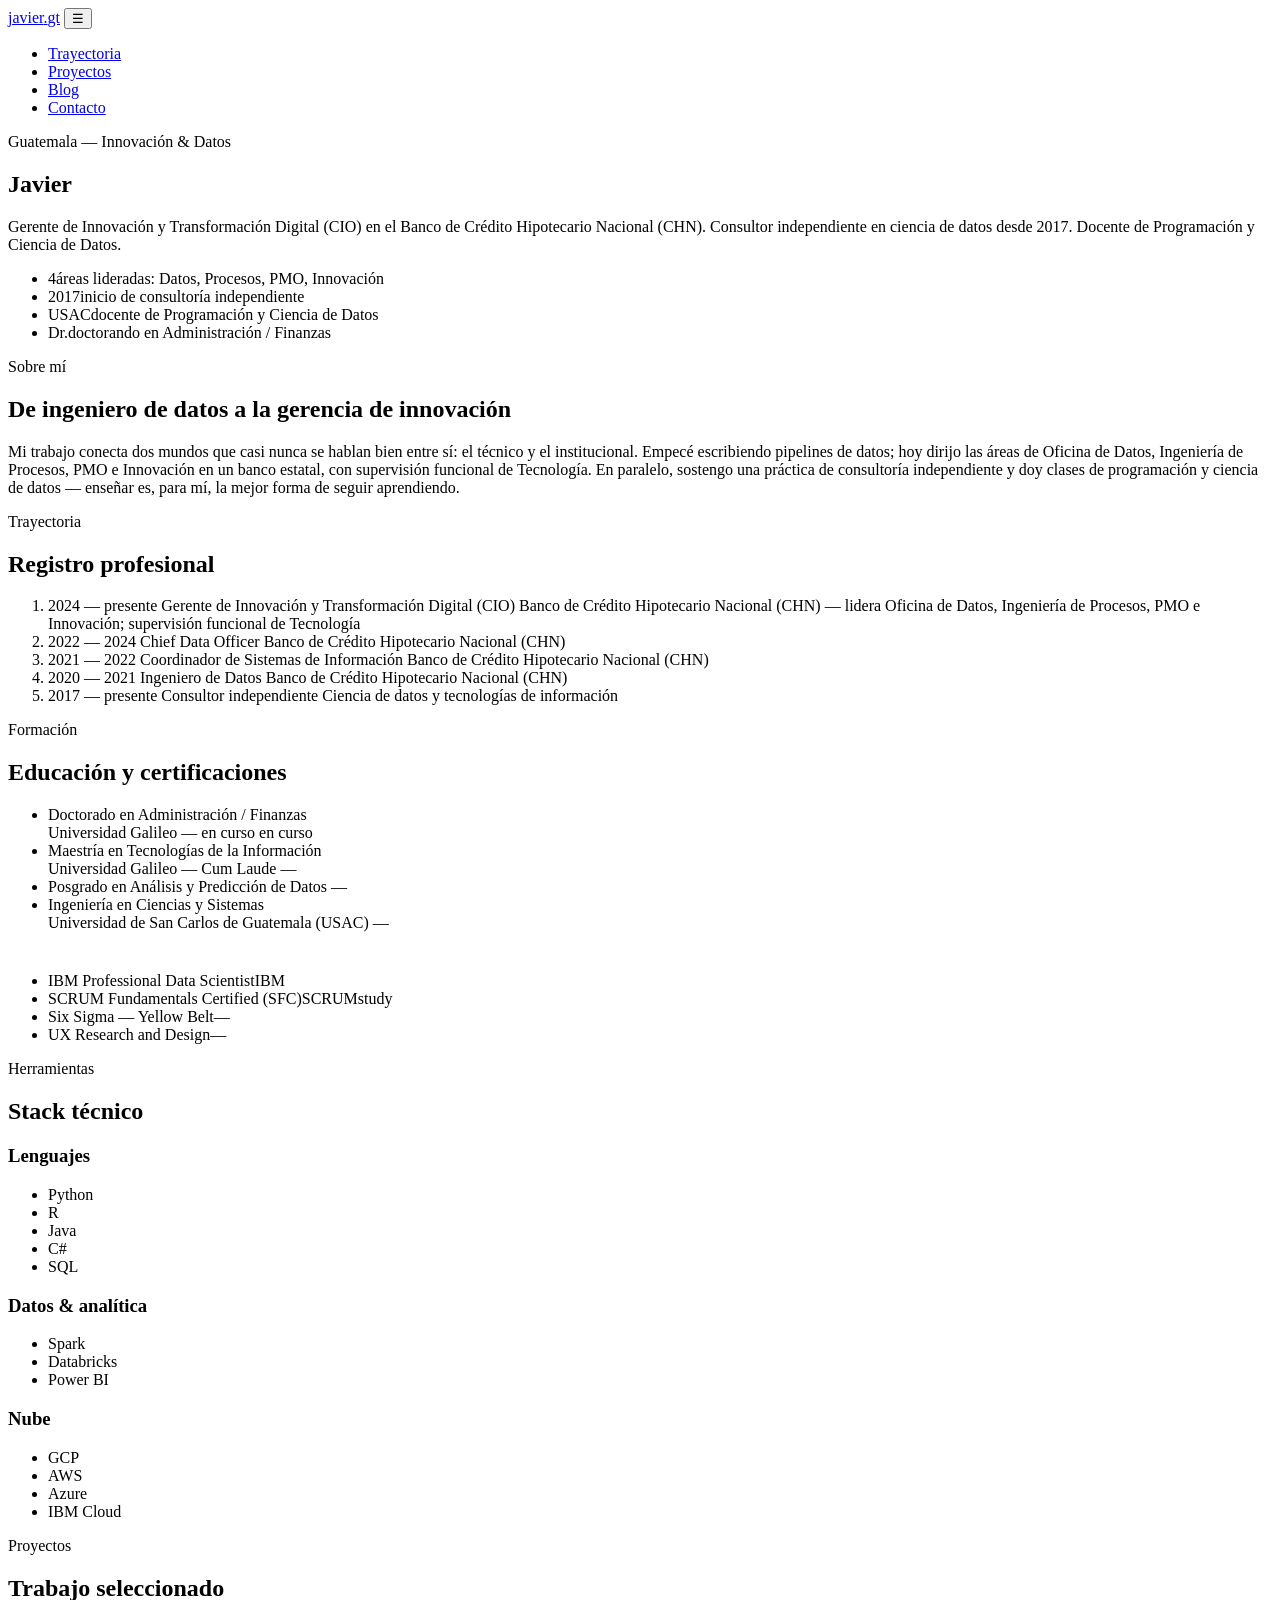
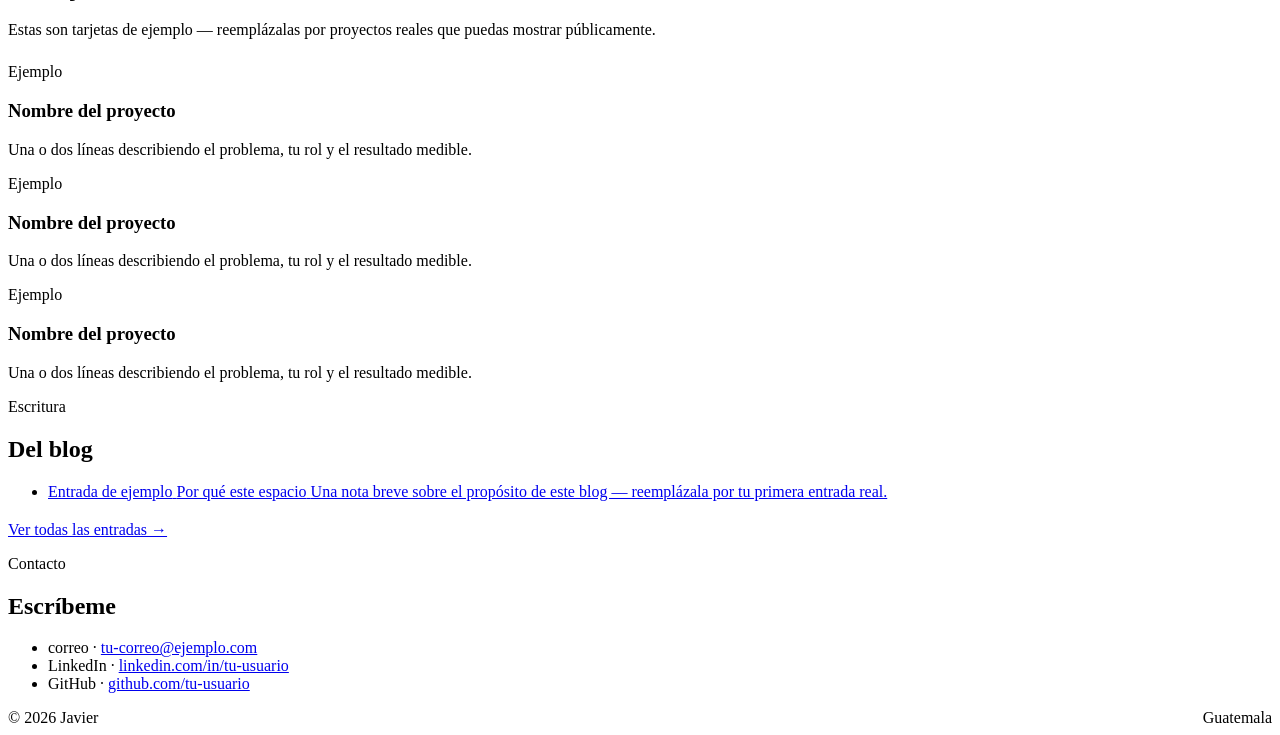
==== index.html @ 9baf0d12 "Commit inicial" ====
<!DOCTYPE html>
<html lang="es">
<head>
<meta charset="UTF-8">
<meta name="viewport" content="width=device-width, initial-scale=1.0">
<title>Javier — Innovación, Datos y Transformación Digital</title>
<meta name="description" content="Página personal de Javier: gestión de innovación y datos en banca, consultoría, docencia y escritura.">
<link rel="stylesheet" href="css/style.css">
</head>
<body>

<!--
  ============================================================
  EDITA AQUÍ (lo esencial antes de publicar):
  1. Reemplaza "Javier" por tu nombre completo donde aparezca.
  2. Sección "Contacto" al final: agrega tu correo, LinkedIn, GitHub reales.
  3. Sección "Proyectos": son tarjetas de ejemplo — cámbialas por proyectos reales que puedas mostrar públicamente.
  4. Ajusta <title> y meta "description" arriba con tu nombre.
  ============================================================
-->

<header class="site-header">
  <div class="container">
    <a href="#top" class="brand">javier<span class="dot">.</span>gt</a>
    <button class="nav-toggle" id="navToggle" aria-expanded="false" aria-controls="navLinks">☰</button>
    <ul class="nav-links" id="navLinks">
      <li><a href="#trayectoria">Trayectoria</a></li>
      <li><a href="#proyectos">Proyectos</a></li>
      <li><a href="blog/">Blog</a></li>
      <li><a href="#contacto">Contacto</a></li>
    </ul>
  </div>
</header>

<main id="top">

  <section class="hero" style="border-top:none;">
    <div class="container">
      <span class="eyebrow">Guatemala — Innovación &amp; Datos</span>
      <h1>Javier</h1>
      <p class="role">Gerente de Innovación y Transformación Digital (CIO) en el Banco de Crédito Hipotecario Nacional (CHN). Consultor independiente en ciencia de datos desde 2017. Docente de Programación y Ciencia de Datos.</p>

      <div class="ledger-strip">
        <ul>
          <li><span class="num">4</span><span class="label">áreas lideradas: Datos, Procesos, PMO, Innovación</span></li>
          <li><span class="num">2017</span><span class="label">inicio de consultoría independiente</span></li>
          <li><span class="num">USAC</span><span class="label">docente de Programación y Ciencia de Datos</span></li>
          <li><span class="num">Dr.</span><span class="label">doctorando en Administración / Finanzas</span></li>
        </ul>
      </div>
    </div>
  </section>

  <section id="sobre-mi">
    <div class="container">
      <span class="eyebrow">Sobre mí</span>
      <h2>De ingeniero de datos a la gerencia de innovación</h2>
      <p class="lede">
        Mi trabajo conecta dos mundos que casi nunca se hablan bien entre sí: el técnico y el institucional.
        Empecé escribiendo pipelines de datos; hoy dirijo las áreas de Oficina de Datos, Ingeniería de Procesos,
        PMO e Innovación en un banco estatal, con supervisión funcional de Tecnología. En paralelo, sostengo
        una práctica de consultoría independiente y doy clases de programación y ciencia de datos — enseñar
        es, para mí, la mejor forma de seguir aprendiendo.
      </p>
    </div>
  </section>

  <section id="trayectoria">
    <div class="container">
      <span class="eyebrow">Trayectoria</span>
      <h2>Registro profesional</h2>
      <ol class="timeline">
        <li>
          <span class="years">2024 — presente</span>
          <span class="role">Gerente de Innovación y Transformación Digital (CIO)</span>
          <span class="org">Banco de Crédito Hipotecario Nacional (CHN) — lidera Oficina de Datos, Ingeniería de Procesos, PMO e Innovación; supervisión funcional de Tecnología</span>
        </li>
        <li>
          <span class="years">2022 — 2024</span>
          <span class="role">Chief Data Officer</span>
          <span class="org">Banco de Crédito Hipotecario Nacional (CHN)</span>
        </li>
        <li>
          <span class="years">2021 — 2022</span>
          <span class="role">Coordinador de Sistemas de Información</span>
          <span class="org">Banco de Crédito Hipotecario Nacional (CHN)</span>
        </li>
        <li>
          <span class="years">2020 — 2021</span>
          <span class="role">Ingeniero de Datos</span>
          <span class="org">Banco de Crédito Hipotecario Nacional (CHN)</span>
        </li>
        <li>
          <span class="years">2017 — presente</span>
          <span class="role">Consultor independiente</span>
          <span class="org">Ciencia de datos y tecnologías de información</span>
        </li>
      </ol>
    </div>
  </section>

  <section id="formacion">
    <div class="container">
      <span class="eyebrow">Formación</span>
      <h2>Educación y certificaciones</h2>

      <ul class="record-list">
        <li>
          <span>
            <span class="what">Doctorado en Administración / Finanzas</span><br>
            <span class="where">Universidad Galileo — en curso</span>
          </span>
          <span class="when">en curso</span>
        </li>
        <li>
          <span>
            <span class="what">Maestría en Tecnologías de la Información</span><br>
            <span class="where">Universidad Galileo — Cum Laude</span>
          </span>
          <span class="when">—</span>
        </li>
        <li>
          <span>
            <span class="what">Posgrado en Análisis y Predicción de Datos</span>
          </span>
          <span class="when">—</span>
        </li>
        <li>
          <span>
            <span class="what">Ingeniería en Ciencias y Sistemas</span><br>
            <span class="where">Universidad de San Carlos de Guatemala (USAC)</span>
          </span>
          <span class="when">—</span>
        </li>
      </ul>

      <div style="height:8px;"></div>

      <ul class="record-list">
        <li><span class="what">IBM Professional Data Scientist</span><span class="when">IBM</span></li>
        <li><span class="what">SCRUM Fundamentals Certified (SFC)</span><span class="when">SCRUMstudy</span></li>
        <li><span class="what">Six Sigma — Yellow Belt</span><span class="when">—</span></li>
        <li><span class="what">UX Research and Design</span><span class="when">—</span></li>
      </ul>
    </div>
  </section>

  <section id="tecnologia">
    <div class="container">
      <span class="eyebrow">Herramientas</span>
      <h2>Stack técnico</h2>

      <div class="chip-group">
        <h3>Lenguajes</h3>
        <ul class="chips">
          <li>Python</li><li>R</li><li>Java</li><li>C#</li><li>SQL</li>
        </ul>
      </div>

      <div class="chip-group">
        <h3>Datos &amp; analítica</h3>
        <ul class="chips">
          <li>Spark</li><li>Databricks</li><li>Power BI</li>
        </ul>
      </div>

      <div class="chip-group">
        <h3>Nube</h3>
        <ul class="chips">
          <li>GCP</li><li>AWS</li><li>Azure</li><li>IBM Cloud</li>
        </ul>
      </div>
    </div>
  </section>

  <section id="proyectos">
    <div class="container">
      <span class="eyebrow">Proyectos</span>
      <h2>Trabajo seleccionado</h2>
      <p class="lede" style="margin-bottom:24px;">Estas son tarjetas de ejemplo — reemplázalas por proyectos reales que puedas mostrar públicamente.</p>

      <div class="project-grid">
        <div class="project-card">
          <span class="eyebrow">Ejemplo</span>
          <h3>Nombre del proyecto</h3>
          <p>Una o dos líneas describiendo el problema, tu rol y el resultado medible.</p>
        </div>
        <div class="project-card">
          <span class="eyebrow">Ejemplo</span>
          <h3>Nombre del proyecto</h3>
          <p>Una o dos líneas describiendo el problema, tu rol y el resultado medible.</p>
        </div>
        <div class="project-card">
          <span class="eyebrow">Ejemplo</span>
          <h3>Nombre del proyecto</h3>
          <p>Una o dos líneas describiendo el problema, tu rol y el resultado medible.</p>
        </div>
      </div>
    </div>
  </section>

  <section id="blog-preview">
    <div class="container">
      <span class="eyebrow">Escritura</span>
      <h2>Del blog</h2>
      <ul class="post-index">
        <li>
          <a href="blog/primer-post.html">
            <span class="post-date">Entrada de ejemplo</span>
            <span class="post-title">Por qué este espacio</span>
            <span class="post-excerpt">Una nota breve sobre el propósito de este blog — reemplázala por tu primera entrada real.</span>
          </a>
        </li>
      </ul>
      <p style="margin-top:20px;"><a href="blog/">Ver todas las entradas →</a></p>
    </div>
  </section>

  <section id="contacto">
    <div class="container">
      <span class="eyebrow">Contacto</span>
      <h2>Escríbeme</h2>
      <ul class="contact-list">
        <li>correo · <a href="mailto:tu-correo@ejemplo.com">tu-correo@ejemplo.com</a></li>
        <li>LinkedIn · <a href="https://linkedin.com/in/tu-usuario">linkedin.com/in/tu-usuario</a></li>
        <li>GitHub · <a href="https://github.com/tu-usuario">github.com/tu-usuario</a></li>
      </ul>
    </div>
  </section>

</main>

<footer class="site-footer">
  <div class="container" style="display:flex; justify-content:space-between; width:100%; flex-wrap:wrap; gap:8px;">
    <span>© <span id="year"></span> Javier</span>
    <span>Guatemala</span>
  </div>
</footer>

<script>
  document.getElementById('year').textContent = new Date().getFullYear();
  var toggle = document.getElementById('navToggle');
  var links = document.getElementById('navLinks');
  toggle.addEventListener('click', function () {
    var open = links.classList.toggle('open');
    toggle.setAttribute('aria-expanded', open);
  });
</script>

</body>
</html>
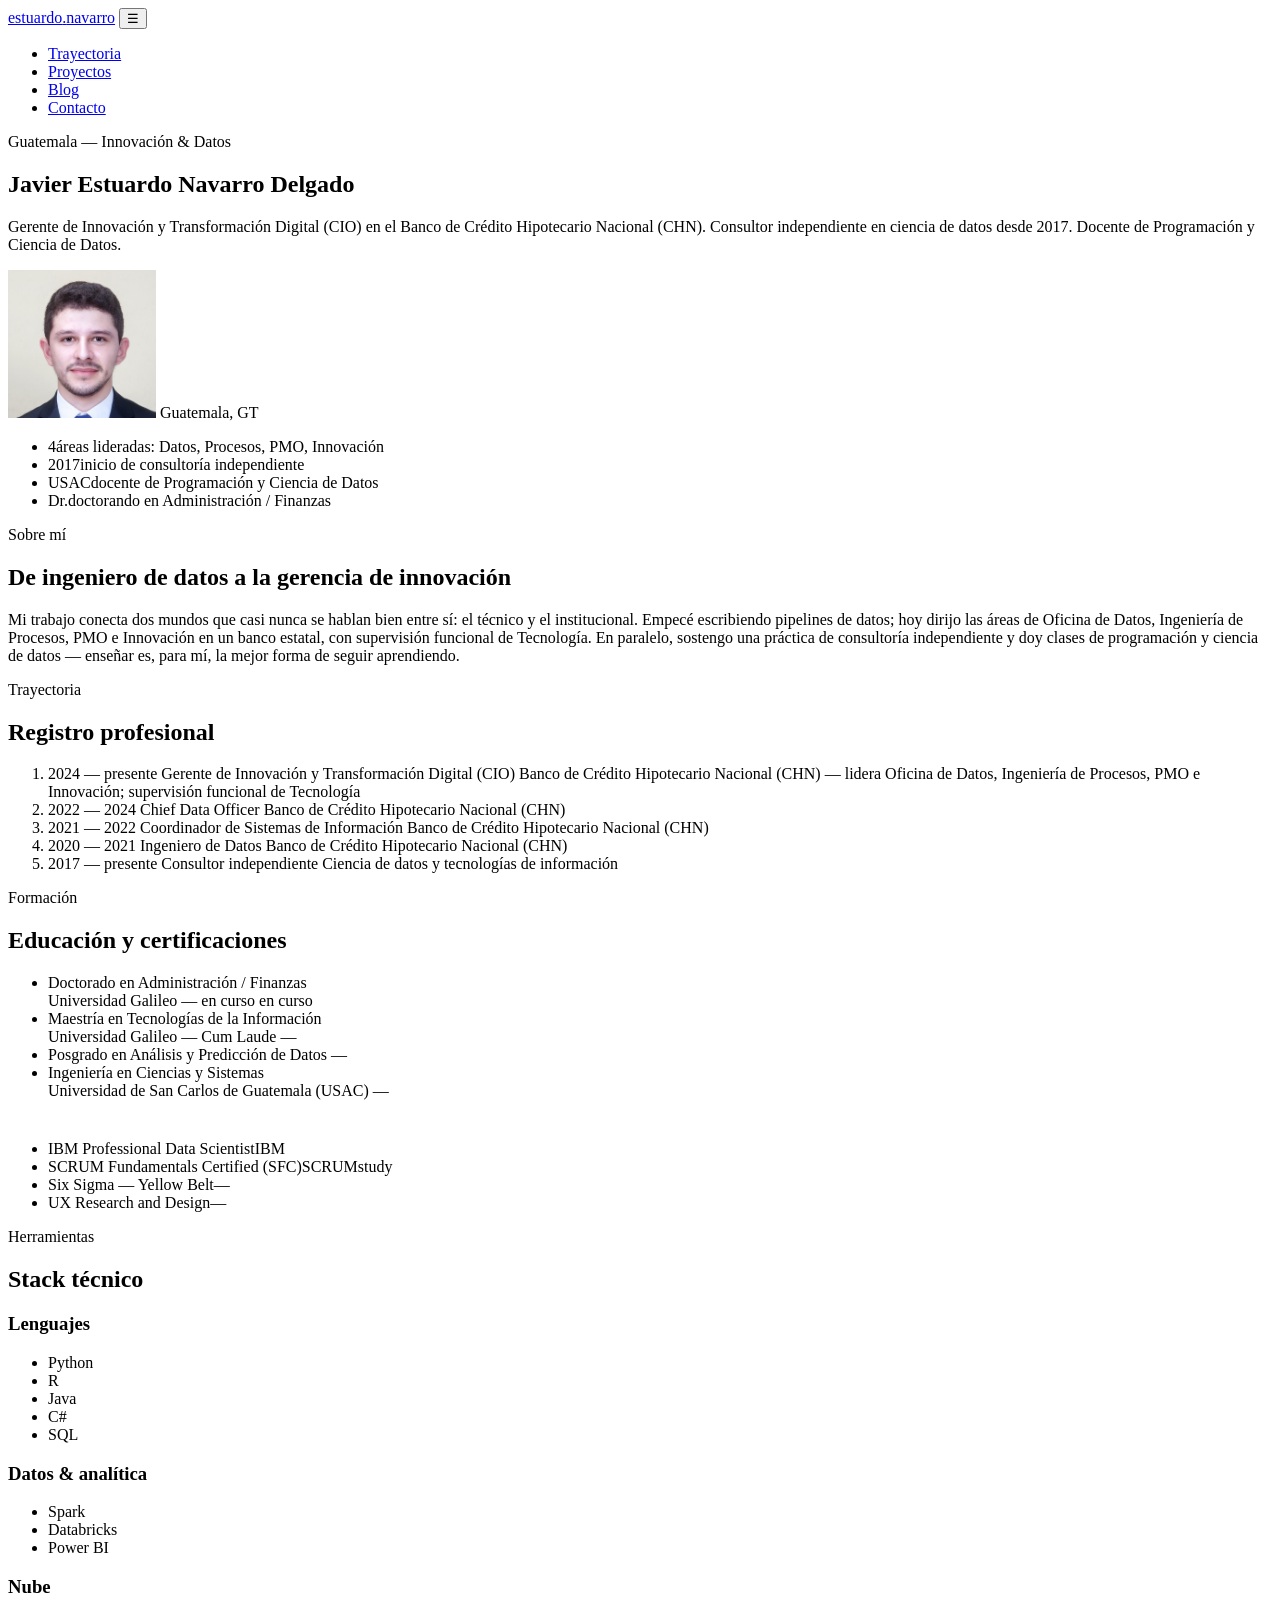
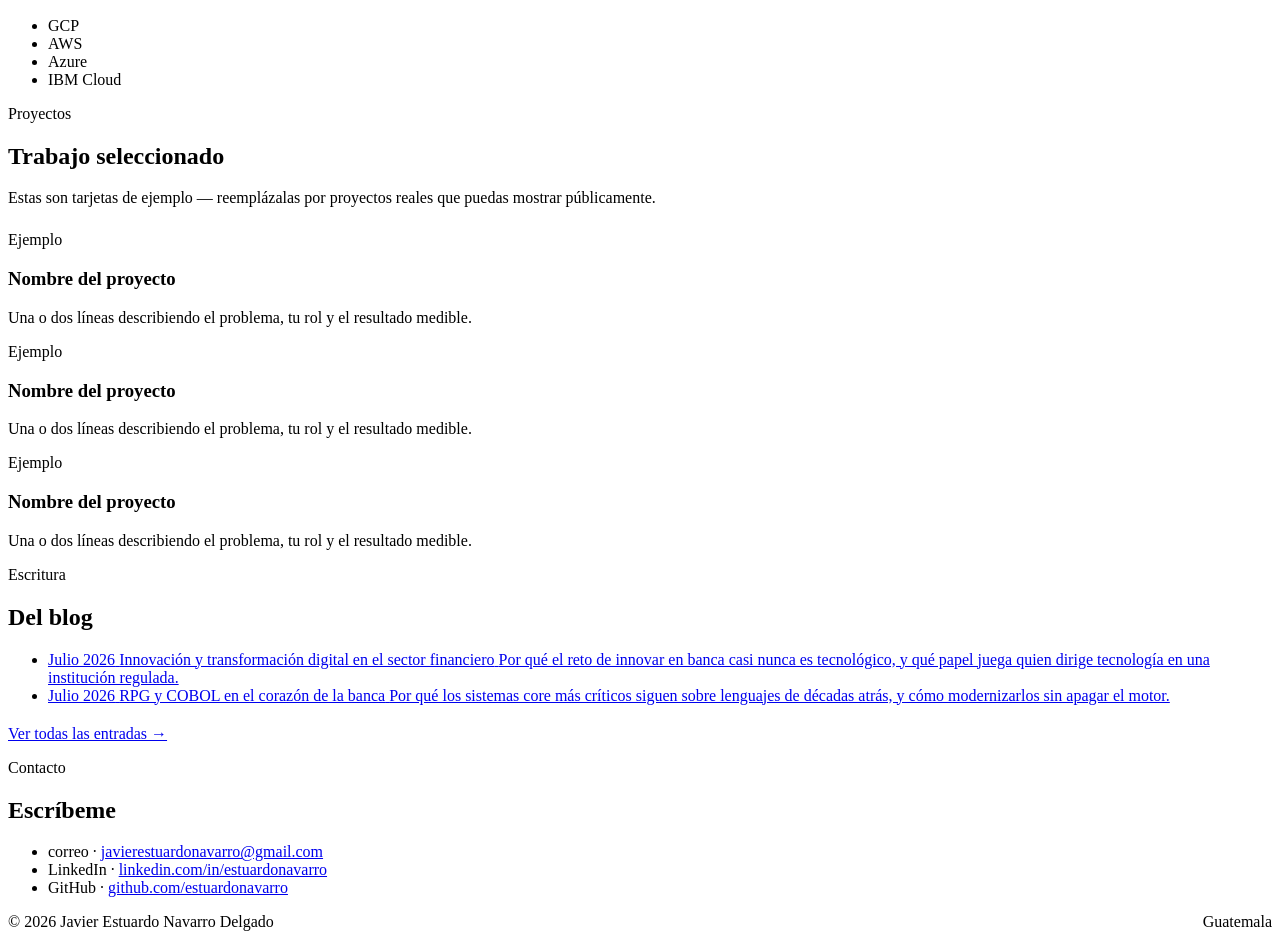
==== commit 53941263: "primeras entradas" ====
--- a/index.html
+++ b/index.html
@@ -3,25 +3,22 @@
 <head>
 <meta charset="UTF-8">
 <meta name="viewport" content="width=device-width, initial-scale=1.0">
-<title>Javier — Innovación, Datos y Transformación Digital</title>
-<meta name="description" content="Página personal de Javier: gestión de innovación y datos en banca, consultoría, docencia y escritura.">
+<title>Javier Estuardo Navarro Delgado — Innovación, Datos y Transformación Digital</title>
+<meta name="description" content="Página personal de Javier Estuardo Navarro Delgado: gestión de innovación y datos en banca, consultoría, docencia y escritura.">
 <link rel="stylesheet" href="css/style.css">
 </head>
 <body>
 
 <!--
   ============================================================
-  EDITA AQUÍ (lo esencial antes de publicar):
-  1. Reemplaza "Javier" por tu nombre completo donde aparezca.
-  2. Sección "Contacto" al final: agrega tu correo, LinkedIn, GitHub reales.
-  3. Sección "Proyectos": son tarjetas de ejemplo — cámbialas por proyectos reales que puedas mostrar públicamente.
-  4. Ajusta <title> y meta "description" arriba con tu nombre.
+  PENDIENTE: sección "Proyectos" — son tarjetas de ejemplo,
+  reemplázalas por proyectos reales (nombre, contexto, resultado medible).
   ============================================================
 -->
 
 <header class="site-header">
   <div class="container">
-    <a href="#top" class="brand">javier<span class="dot">.</span>gt</a>
+    <a href="#top" class="brand">estuardo<span class="dot">.</span>navarro</a>
     <button class="nav-toggle" id="navToggle" aria-expanded="false" aria-controls="navLinks">☰</button>
     <ul class="nav-links" id="navLinks">
       <li><a href="#trayectoria">Trayectoria</a></li>
@@ -36,9 +33,17 @@
 
   <section class="hero" style="border-top:none;">
     <div class="container">
-      <span class="eyebrow">Guatemala — Innovación &amp; Datos</span>
-      <h1>Javier</h1>
-      <p class="role">Gerente de Innovación y Transformación Digital (CIO) en el Banco de Crédito Hipotecario Nacional (CHN). Consultor independiente en ciencia de datos desde 2017. Docente de Programación y Ciencia de Datos.</p>
+      <div class="hero-grid">
+        <div class="hero-text">
+          <span class="eyebrow">Guatemala — Innovación &amp; Datos</span>
+          <h1>Javier Estuardo Navarro Delgado</h1>
+          <p class="role">Gerente de Innovación y Transformación Digital (CIO) en el Banco de Crédito Hipotecario Nacional (CHN). Consultor independiente en ciencia de datos desde 2017. Docente de Programación y Ciencia de Datos.</p>
+        </div>
+        <div class="hero-photo">
+          <img src="assets/estuardo-navarro.jpg" alt="Javier Estuardo Navarro Delgado" width="148" height="148">
+          <span class="caption">Guatemala, GT</span>
+        </div>
+      </div>
 
       <div class="ledger-strip">
         <ul>
@@ -205,10 +210,17 @@
       <h2>Del blog</h2>
       <ul class="post-index">
         <li>
-          <a href="blog/primer-post.html">
-            <span class="post-date">Entrada de ejemplo</span>
-            <span class="post-title">Por qué este espacio</span>
-            <span class="post-excerpt">Una nota breve sobre el propósito de este blog — reemplázala por tu primera entrada real.</span>
+          <a href="blog/innovacion-transformacion-digital-sector-financiero.html">
+            <span class="post-date">Julio 2026</span>
+            <span class="post-title">Innovación y transformación digital en el sector financiero</span>
+            <span class="post-excerpt">Por qué el reto de innovar en banca casi nunca es tecnológico, y qué papel juega quien dirige tecnología en una institución regulada.</span>
+          </a>
+        </li>
+        <li>
+          <a href="blog/rpg-cobol-sistemas-core-bancarios.html">
+            <span class="post-date">Julio 2026</span>
+            <span class="post-title">RPG y COBOL en el corazón de la banca</span>
+            <span class="post-excerpt">Por qué los sistemas core más críticos siguen sobre lenguajes de décadas atrás, y cómo modernizarlos sin apagar el motor.</span>
           </a>
         </li>
       </ul>
@@ -221,9 +233,9 @@
       <span class="eyebrow">Contacto</span>
       <h2>Escríbeme</h2>
       <ul class="contact-list">
-        <li>correo · <a href="mailto:tu-correo@ejemplo.com">tu-correo@ejemplo.com</a></li>
-        <li>LinkedIn · <a href="https://linkedin.com/in/tu-usuario">linkedin.com/in/tu-usuario</a></li>
-        <li>GitHub · <a href="https://github.com/tu-usuario">github.com/tu-usuario</a></li>
+        <li>correo · <a href="mailto:javierestuardonavarro@gmail.com">javierestuardonavarro@gmail.com</a></li>
+        <li>LinkedIn · <a href="https://www.linkedin.com/in/estuardonavarro/">linkedin.com/in/estuardonavarro</a></li>
+        <li>GitHub · <a href="https://github.com/estuardonavarro">github.com/estuardonavarro</a></li>
       </ul>
     </div>
   </section>
@@ -232,7 +244,7 @@
 
 <footer class="site-footer">
   <div class="container" style="display:flex; justify-content:space-between; width:100%; flex-wrap:wrap; gap:8px;">
-    <span>© <span id="year"></span> Javier</span>
+    <span>© <span id="year"></span> Javier Estuardo Navarro Delgado</span>
     <span>Guatemala</span>
   </div>
 </footer>
@@ -247,5 +259,11 @@
   });
 </script>
 
+<!-- Analítica (Cloudflare Web Analytics) — gratis, sin cookies.
+     1. Crea cuenta gratis en https://dash.cloudflare.com
+     2. Analytics & Logs → Web Analytics → Add a site → pega tu dominio
+     3. Copia el script que te dan y reemplaza la línea de abajo en TODAS las páginas -->
+<!-- <script defer src="https://static.cloudflareinsights.com/beacon.min.js" data-cf-beacon='{"token": "TU_TOKEN_AQUI"}'></script> -->
+
 </body>
 </html>
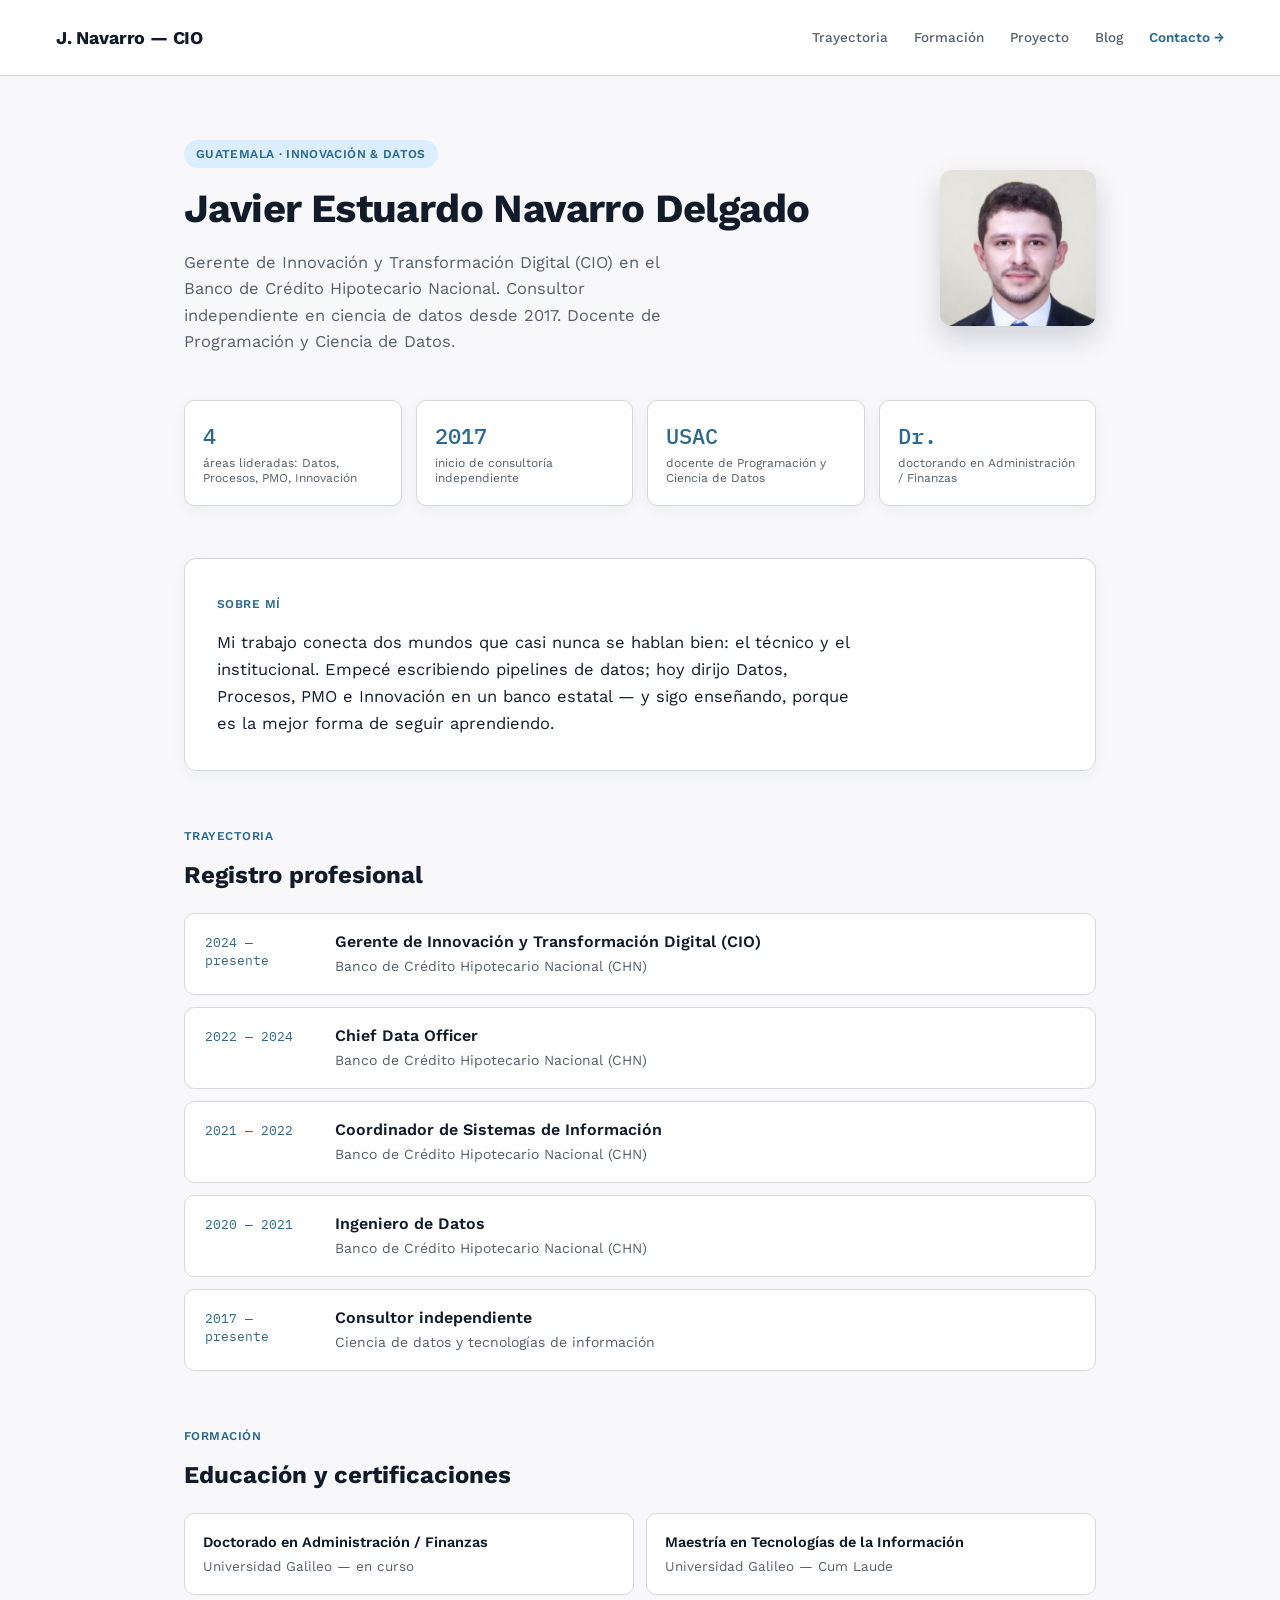
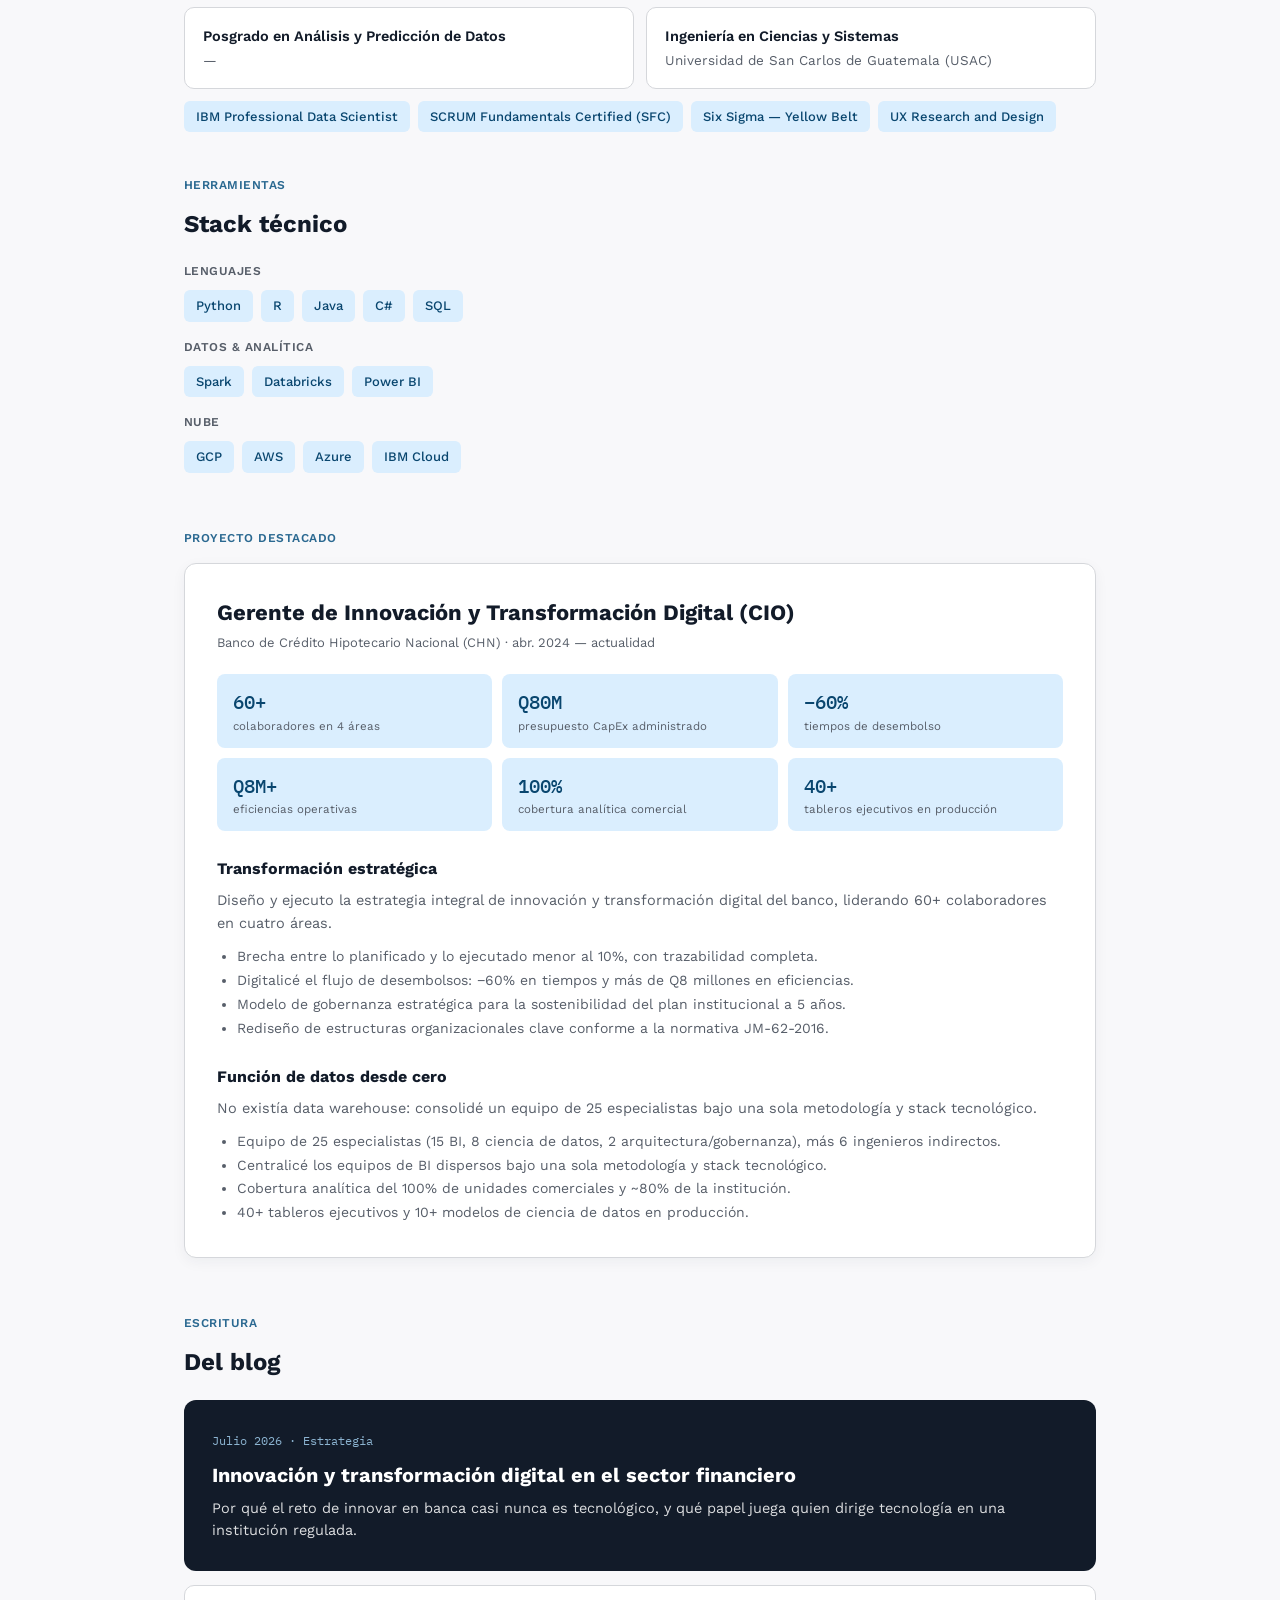
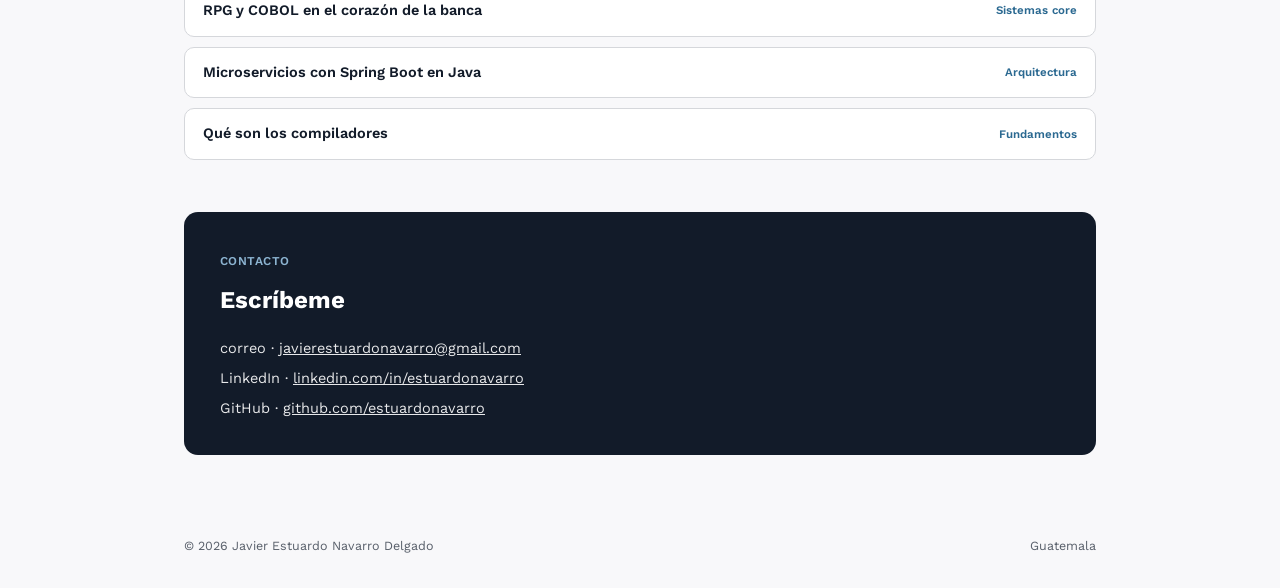
==== commit 7a3f1d6d: "look and feel" ====
--- a/index.html
+++ b/index.html
@@ -3,250 +3,197 @@
 <head>
 <meta charset="UTF-8">
 <meta name="viewport" content="width=device-width, initial-scale=1.0">
-<title>Javier Estuardo Navarro Delgado — Innovación, Datos y Transformación Digital</title>
+<title>J. Navarro — CIO | Javier Estuardo Navarro Delgado</title>
 <meta name="description" content="Página personal de Javier Estuardo Navarro Delgado: gestión de innovación y datos en banca, consultoría, docencia y escritura.">
 <link rel="stylesheet" href="css/style.css">
 </head>
 <body>
 
 <!--
-  ============================================================
-  PENDIENTE: sección "Proyectos" — son tarjetas de ejemplo,
-  reemplázalas por proyectos reales (nombre, contexto, resultado medible).
-  ============================================================
+  PENDIENTE: versión en inglés (fase 2, una vez el contenido en español esté cerrado).
 -->
 
 <header class="site-header">
-  <div class="container">
-    <a href="#top" class="brand">estuardo<span class="dot">.</span>navarro</a>
-    <button class="nav-toggle" id="navToggle" aria-expanded="false" aria-controls="navLinks">☰</button>
-    <ul class="nav-links" id="navLinks">
-      <li><a href="#trayectoria">Trayectoria</a></li>
-      <li><a href="#proyectos">Proyectos</a></li>
-      <li><a href="blog/">Blog</a></li>
-      <li><a href="#contacto">Contacto</a></li>
+  <a href="#top" class="brand">J. Navarro — CIO</a>
+  <button class="nav-toggle" id="navToggle" aria-expanded="false" aria-controls="navLinks">☰</button>
+  <ul class="site-nav" id="navLinks">
+    <li><a href="#trayectoria">Trayectoria</a></li>
+    <li><a href="#formacion">Formación</a></li>
+    <li><a href="#proyecto">Proyecto</a></li>
+    <li><a href="blog/">Blog</a></li>
+    <li><a href="#contacto" class="link">Contacto →</a></li>
+  </ul>
+</header>
+
+<section class="wrap section section--hero" id="top">
+  <div class="hero-grid">
+    <div class="hero-text">
+      <span class="badge-pill">Guatemala · Innovación &amp; Datos</span>
+      <h1>Javier Estuardo Navarro Delgado</h1>
+      <p class="hero-role">Gerente de Innovación y Transformación Digital (CIO) en el Banco de Crédito Hipotecario Nacional. Consultor independiente en ciencia de datos desde 2017. Docente de Programación y Ciencia de Datos.</p>
+    </div>
+    <div class="hero-photo">
+      <img src="assets/estuardo-navarro.jpg" alt="Javier Estuardo Navarro Delgado" width="156" height="156">
+    </div>
+  </div>
+
+  <div class="stat-grid">
+    <div class="stat-card"><span class="stat-num">4</span><span class="stat-label">áreas lideradas: Datos, Procesos, PMO, Innovación</span></div>
+    <div class="stat-card"><span class="stat-num">2017</span><span class="stat-label">inicio de consultoría independiente</span></div>
+    <div class="stat-card"><span class="stat-num">USAC</span><span class="stat-label">docente de Programación y Ciencia de Datos</span></div>
+    <div class="stat-card"><span class="stat-num">Dr.</span><span class="stat-label">doctorando en Administración / Finanzas</span></div>
+  </div>
+</section>
+
+<section class="wrap section">
+  <div class="card card-pad">
+    <span class="eyebrow">Sobre mí</span>
+    <p class="about-text">Mi trabajo conecta dos mundos que casi nunca se hablan bien: el técnico y el institucional. Empecé escribiendo pipelines de datos; hoy dirijo Datos, Procesos, PMO e Innovación en un banco estatal — y sigo enseñando, porque es la mejor forma de seguir aprendiendo.</p>
+  </div>
+</section>
+
+<section id="trayectoria" class="wrap section">
+  <span class="eyebrow">Trayectoria</span>
+  <h2 class="section-title">Registro profesional</h2>
+  <div class="timeline">
+    <div class="timeline-row">
+      <span class="timeline-date">2024 — presente</span>
+      <span class="timeline-body"><span class="timeline-role">Gerente de Innovación y Transformación Digital (CIO)</span><br><span class="timeline-org">Banco de Crédito Hipotecario Nacional (CHN)</span></span>
+    </div>
+    <div class="timeline-row">
+      <span class="timeline-date">2022 — 2024</span>
+      <span class="timeline-body"><span class="timeline-role">Chief Data Officer</span><br><span class="timeline-org">Banco de Crédito Hipotecario Nacional (CHN)</span></span>
+    </div>
+    <div class="timeline-row">
+      <span class="timeline-date">2021 — 2022</span>
+      <span class="timeline-body"><span class="timeline-role">Coordinador de Sistemas de Información</span><br><span class="timeline-org">Banco de Crédito Hipotecario Nacional (CHN)</span></span>
+    </div>
+    <div class="timeline-row">
+      <span class="timeline-date">2020 — 2021</span>
+      <span class="timeline-body"><span class="timeline-role">Ingeniero de Datos</span><br><span class="timeline-org">Banco de Crédito Hipotecario Nacional (CHN)</span></span>
+    </div>
+    <div class="timeline-row">
+      <span class="timeline-date">2017 — presente</span>
+      <span class="timeline-body"><span class="timeline-role">Consultor independiente</span><br><span class="timeline-org">Ciencia de datos y tecnologías de información</span></span>
+    </div>
+  </div>
+</section>
+
+<section id="formacion" class="wrap section">
+  <span class="eyebrow">Formación</span>
+  <h2 class="section-title">Educación y certificaciones</h2>
+  <div class="edu-grid">
+    <div class="edu-card"><span class="edu-title">Doctorado en Administración / Finanzas</span><br><span class="edu-sub">Universidad Galileo — en curso</span></div>
+    <div class="edu-card"><span class="edu-title">Maestría en Tecnologías de la Información</span><br><span class="edu-sub">Universidad Galileo — Cum Laude</span></div>
+    <div class="edu-card"><span class="edu-title">Posgrado en Análisis y Predicción de Datos</span><br><span class="edu-sub">—</span></div>
+    <div class="edu-card"><span class="edu-title">Ingeniería en Ciencias y Sistemas</span><br><span class="edu-sub">Universidad de San Carlos de Guatemala (USAC)</span></div>
+  </div>
+  <div class="badge-row">
+    <span class="badge">IBM Professional Data Scientist</span>
+    <span class="badge">SCRUM Fundamentals Certified (SFC)</span>
+    <span class="badge">Six Sigma — Yellow Belt</span>
+    <span class="badge">UX Research and Design</span>
+  </div>
+</section>
+
+<section class="wrap section section--stack">
+  <span class="eyebrow">Herramientas</span>
+  <h2 class="section-title">Stack técnico</h2>
+  <div class="stack-groups">
+    <div>
+      <h3 class="stack-label">Lenguajes</h3>
+      <div class="chip-row">
+        <span class="badge">Python</span><span class="badge">R</span><span class="badge">Java</span><span class="badge">C#</span><span class="badge">SQL</span>
+      </div>
+    </div>
+    <div>
+      <h3 class="stack-label">Datos &amp; analítica</h3>
+      <div class="chip-row">
+        <span class="badge">Spark</span><span class="badge">Databricks</span><span class="badge">Power BI</span>
+      </div>
+    </div>
+    <div>
+      <h3 class="stack-label">Nube</h3>
+      <div class="chip-row">
+        <span class="badge">GCP</span><span class="badge">AWS</span><span class="badge">Azure</span><span class="badge">IBM Cloud</span>
+      </div>
+    </div>
+  </div>
+</section>
+
+<section id="proyecto" class="wrap section">
+  <span class="eyebrow">Proyecto destacado</span>
+  <div class="card card-pad proj-card">
+    <h2 class="proj-title">Gerente de Innovación y Transformación Digital (CIO)</h2>
+    <p class="proj-sub">Banco de Crédito Hipotecario Nacional (CHN) · abr. 2024 — actualidad</p>
+
+    <div class="proj-stat-grid">
+      <div class="proj-stat"><span class="proj-stat-num">60+</span><span class="proj-stat-label">colaboradores en 4 áreas</span></div>
+      <div class="proj-stat"><span class="proj-stat-num">Q80M</span><span class="proj-stat-label">presupuesto CapEx administrado</span></div>
+      <div class="proj-stat"><span class="proj-stat-num">−60%</span><span class="proj-stat-label">tiempos de desembolso</span></div>
+      <div class="proj-stat"><span class="proj-stat-num">Q8M+</span><span class="proj-stat-label">eficiencias operativas</span></div>
+      <div class="proj-stat"><span class="proj-stat-num">100%</span><span class="proj-stat-label">cobertura analítica comercial</span></div>
+      <div class="proj-stat"><span class="proj-stat-num">40+</span><span class="proj-stat-label">tableros ejecutivos en producción</span></div>
+    </div>
+
+    <h3 class="proj-h3">Transformación estratégica</h3>
+    <p class="proj-text">Diseño y ejecuto la estrategia integral de innovación y transformación digital del banco, liderando 60+ colaboradores en cuatro áreas.</p>
+    <ul class="proj-list">
+      <li>Brecha entre lo planificado y lo ejecutado menor al 10%, con trazabilidad completa.</li>
+      <li>Digitalicé el flujo de desembolsos: −60% en tiempos y más de Q8 millones en eficiencias.</li>
+      <li>Modelo de gobernanza estratégica para la sostenibilidad del plan institucional a 5 años.</li>
+      <li>Rediseño de estructuras organizacionales clave conforme a la normativa JM-62-2016.</li>
     </ul>
-  </div>
-</header>
-
-<main id="top">
-
-  <section class="hero" style="border-top:none;">
-    <div class="container">
-      <div class="hero-grid">
-        <div class="hero-text">
-          <span class="eyebrow">Guatemala — Innovación &amp; Datos</span>
-          <h1>Javier Estuardo Navarro Delgado</h1>
-          <p class="role">Gerente de Innovación y Transformación Digital (CIO) en el Banco de Crédito Hipotecario Nacional (CHN). Consultor independiente en ciencia de datos desde 2017. Docente de Programación y Ciencia de Datos.</p>
-        </div>
-        <div class="hero-photo">
-          <img src="assets/estuardo-navarro.jpg" alt="Javier Estuardo Navarro Delgado" width="148" height="148">
-          <span class="caption">Guatemala, GT</span>
-        </div>
-      </div>
-
-      <div class="ledger-strip">
-        <ul>
-          <li><span class="num">4</span><span class="label">áreas lideradas: Datos, Procesos, PMO, Innovación</span></li>
-          <li><span class="num">2017</span><span class="label">inicio de consultoría independiente</span></li>
-          <li><span class="num">USAC</span><span class="label">docente de Programación y Ciencia de Datos</span></li>
-          <li><span class="num">Dr.</span><span class="label">doctorando en Administración / Finanzas</span></li>
-        </ul>
-      </div>
-    </div>
-  </section>
-
-  <section id="sobre-mi">
-    <div class="container">
-      <span class="eyebrow">Sobre mí</span>
-      <h2>De ingeniero de datos a la gerencia de innovación</h2>
-      <p class="lede">
-        Mi trabajo conecta dos mundos que casi nunca se hablan bien entre sí: el técnico y el institucional.
-        Empecé escribiendo pipelines de datos; hoy dirijo las áreas de Oficina de Datos, Ingeniería de Procesos,
-        PMO e Innovación en un banco estatal, con supervisión funcional de Tecnología. En paralelo, sostengo
-        una práctica de consultoría independiente y doy clases de programación y ciencia de datos — enseñar
-        es, para mí, la mejor forma de seguir aprendiendo.
-      </p>
-    </div>
-  </section>
-
-  <section id="trayectoria">
-    <div class="container">
-      <span class="eyebrow">Trayectoria</span>
-      <h2>Registro profesional</h2>
-      <ol class="timeline">
-        <li>
-          <span class="years">2024 — presente</span>
-          <span class="role">Gerente de Innovación y Transformación Digital (CIO)</span>
-          <span class="org">Banco de Crédito Hipotecario Nacional (CHN) — lidera Oficina de Datos, Ingeniería de Procesos, PMO e Innovación; supervisión funcional de Tecnología</span>
-        </li>
-        <li>
-          <span class="years">2022 — 2024</span>
-          <span class="role">Chief Data Officer</span>
-          <span class="org">Banco de Crédito Hipotecario Nacional (CHN)</span>
-        </li>
-        <li>
-          <span class="years">2021 — 2022</span>
-          <span class="role">Coordinador de Sistemas de Información</span>
-          <span class="org">Banco de Crédito Hipotecario Nacional (CHN)</span>
-        </li>
-        <li>
-          <span class="years">2020 — 2021</span>
-          <span class="role">Ingeniero de Datos</span>
-          <span class="org">Banco de Crédito Hipotecario Nacional (CHN)</span>
-        </li>
-        <li>
-          <span class="years">2017 — presente</span>
-          <span class="role">Consultor independiente</span>
-          <span class="org">Ciencia de datos y tecnologías de información</span>
-        </li>
-      </ol>
-    </div>
-  </section>
-
-  <section id="formacion">
-    <div class="container">
-      <span class="eyebrow">Formación</span>
-      <h2>Educación y certificaciones</h2>
-
-      <ul class="record-list">
-        <li>
-          <span>
-            <span class="what">Doctorado en Administración / Finanzas</span><br>
-            <span class="where">Universidad Galileo — en curso</span>
-          </span>
-          <span class="when">en curso</span>
-        </li>
-        <li>
-          <span>
-            <span class="what">Maestría en Tecnologías de la Información</span><br>
-            <span class="where">Universidad Galileo — Cum Laude</span>
-          </span>
-          <span class="when">—</span>
-        </li>
-        <li>
-          <span>
-            <span class="what">Posgrado en Análisis y Predicción de Datos</span>
-          </span>
-          <span class="when">—</span>
-        </li>
-        <li>
-          <span>
-            <span class="what">Ingeniería en Ciencias y Sistemas</span><br>
-            <span class="where">Universidad de San Carlos de Guatemala (USAC)</span>
-          </span>
-          <span class="when">—</span>
-        </li>
-      </ul>
-
-      <div style="height:8px;"></div>
-
-      <ul class="record-list">
-        <li><span class="what">IBM Professional Data Scientist</span><span class="when">IBM</span></li>
-        <li><span class="what">SCRUM Fundamentals Certified (SFC)</span><span class="when">SCRUMstudy</span></li>
-        <li><span class="what">Six Sigma — Yellow Belt</span><span class="when">—</span></li>
-        <li><span class="what">UX Research and Design</span><span class="when">—</span></li>
-      </ul>
-    </div>
-  </section>
-
-  <section id="tecnologia">
-    <div class="container">
-      <span class="eyebrow">Herramientas</span>
-      <h2>Stack técnico</h2>
-
-      <div class="chip-group">
-        <h3>Lenguajes</h3>
-        <ul class="chips">
-          <li>Python</li><li>R</li><li>Java</li><li>C#</li><li>SQL</li>
-        </ul>
-      </div>
-
-      <div class="chip-group">
-        <h3>Datos &amp; analítica</h3>
-        <ul class="chips">
-          <li>Spark</li><li>Databricks</li><li>Power BI</li>
-        </ul>
-      </div>
-
-      <div class="chip-group">
-        <h3>Nube</h3>
-        <ul class="chips">
-          <li>GCP</li><li>AWS</li><li>Azure</li><li>IBM Cloud</li>
-        </ul>
-      </div>
-    </div>
-  </section>
-
-  <section id="proyectos">
-    <div class="container">
-      <span class="eyebrow">Proyectos</span>
-      <h2>Trabajo seleccionado</h2>
-      <p class="lede" style="margin-bottom:24px;">Estas son tarjetas de ejemplo — reemplázalas por proyectos reales que puedas mostrar públicamente.</p>
-
-      <div class="project-grid">
-        <div class="project-card">
-          <span class="eyebrow">Ejemplo</span>
-          <h3>Nombre del proyecto</h3>
-          <p>Una o dos líneas describiendo el problema, tu rol y el resultado medible.</p>
-        </div>
-        <div class="project-card">
-          <span class="eyebrow">Ejemplo</span>
-          <h3>Nombre del proyecto</h3>
-          <p>Una o dos líneas describiendo el problema, tu rol y el resultado medible.</p>
-        </div>
-        <div class="project-card">
-          <span class="eyebrow">Ejemplo</span>
-          <h3>Nombre del proyecto</h3>
-          <p>Una o dos líneas describiendo el problema, tu rol y el resultado medible.</p>
-        </div>
-      </div>
-    </div>
-  </section>
-
-  <section id="blog-preview">
-    <div class="container">
-      <span class="eyebrow">Escritura</span>
-      <h2>Del blog</h2>
-      <ul class="post-index">
-        <li>
-          <a href="blog/innovacion-transformacion-digital-sector-financiero.html">
-            <span class="post-date">Julio 2026</span>
-            <span class="post-title">Innovación y transformación digital en el sector financiero</span>
-            <span class="post-excerpt">Por qué el reto de innovar en banca casi nunca es tecnológico, y qué papel juega quien dirige tecnología en una institución regulada.</span>
-          </a>
-        </li>
-        <li>
-          <a href="blog/rpg-cobol-sistemas-core-bancarios.html">
-            <span class="post-date">Julio 2026</span>
-            <span class="post-title">RPG y COBOL en el corazón de la banca</span>
-            <span class="post-excerpt">Por qué los sistemas core más críticos siguen sobre lenguajes de décadas atrás, y cómo modernizarlos sin apagar el motor.</span>
-          </a>
-        </li>
-      </ul>
-      <p style="margin-top:20px;"><a href="blog/">Ver todas las entradas →</a></p>
-    </div>
-  </section>
-
-  <section id="contacto">
-    <div class="container">
-      <span class="eyebrow">Contacto</span>
-      <h2>Escríbeme</h2>
-      <ul class="contact-list">
-        <li>correo · <a href="mailto:javierestuardonavarro@gmail.com">javierestuardonavarro@gmail.com</a></li>
-        <li>LinkedIn · <a href="https://www.linkedin.com/in/estuardonavarro/">linkedin.com/in/estuardonavarro</a></li>
-        <li>GitHub · <a href="https://github.com/estuardonavarro">github.com/estuardonavarro</a></li>
-      </ul>
-    </div>
-  </section>
-
-</main>
-
-<footer class="site-footer">
-  <div class="container" style="display:flex; justify-content:space-between; width:100%; flex-wrap:wrap; gap:8px;">
-    <span>© <span id="year"></span> Javier Estuardo Navarro Delgado</span>
-    <span>Guatemala</span>
-  </div>
+    <h3 class="proj-h3">Función de datos desde cero</h3>
+    <p class="proj-text">No existía data warehouse: consolidé un equipo de 25 especialistas bajo una sola metodología y stack tecnológico.</p>
+    <ul class="proj-list">
+      <li>Equipo de 25 especialistas (15 BI, 8 ciencia de datos, 2 arquitectura/gobernanza), más 6 ingenieros indirectos.</li>
+      <li>Centralicé los equipos de BI dispersos bajo una sola metodología y stack tecnológico.</li>
+      <li>Cobertura analítica del 100% de unidades comerciales y ~80% de la institución.</li>
+      <li>40+ tableros ejecutivos y 10+ modelos de ciencia de datos en producción.</li>
+    </ul>
+  </div>
+</section>
+
+<section class="wrap section">
+  <span class="eyebrow">Escritura</span>
+  <h2 class="section-title">Del blog</h2>
+  <a href="blog/innovacion-transformacion-digital-sector-financiero.html" class="blog-feature">
+    <span class="blog-feature-meta">Julio 2026 · Estrategia</span>
+    <h3 class="blog-feature-title">Innovación y transformación digital en el sector financiero</h3>
+    <p class="blog-feature-excerpt">Por qué el reto de innovar en banca casi nunca es tecnológico, y qué papel juega quien dirige tecnología en una institución regulada.</p>
+  </a>
+  <div class="blog-list">
+    <a href="blog/rpg-cobol-sistemas-core-bancarios.html" class="blog-list-item">
+      <span class="blog-item-title">RPG y COBOL en el corazón de la banca</span>
+      <span class="blog-item-tag">Sistemas core</span>
+    </a>
+    <a href="blog/microservicios-spring-boot-java.html" class="blog-list-item">
+      <span class="blog-item-title">Microservicios con Spring Boot en Java</span>
+      <span class="blog-item-tag">Arquitectura</span>
+    </a>
+    <a href="blog/que-son-los-compiladores.html" class="blog-list-item">
+      <span class="blog-item-title">Qué son los compiladores</span>
+      <span class="blog-item-tag">Fundamentos</span>
+    </a>
+  </div>
+</section>
+
+<section id="contacto" class="wrap section section--contact">
+  <div class="contact-card">
+    <span class="eyebrow">Contacto</span>
+    <h2 class="section-title" style="color:#fff;">Escríbeme</h2>
+    <ul class="contact-list">
+      <li>correo · <a href="mailto:javierestuardonavarro@gmail.com">javierestuardonavarro@gmail.com</a></li>
+      <li>LinkedIn · <a href="https://www.linkedin.com/in/estuardonavarro/">linkedin.com/in/estuardonavarro</a></li>
+      <li>GitHub · <a href="https://github.com/estuardonavarro">github.com/estuardonavarro</a></li>
+    </ul>
+  </div>
+</section>
+
+<footer class="wrap site-footer">
+  <span>© <span id="year"></span> Javier Estuardo Navarro Delgado</span>
+  <span>Guatemala</span>
 </footer>
 
 <script>
--- a/css/style.css
+++ b/css/style.css
@@ -0,0 +1,457 @@
+/* ============================================================
+   SISTEMA DE DISEÑO — "PANEL"
+   Extraído del diseño provisto por el usuario (Work Sans + IBM Plex Mono,
+   paleta oklch azul/marfil, tarjetas con sombra suave).
+   ============================================================ */
+
+@import url('https://fonts.googleapis.com/css2?family=Work+Sans:wght@300;400;500;600;700&family=IBM+Plex+Mono:wght@400;500&display=swap');
+
+:root {
+  --bg: oklch(98% 0.002 260);
+  --ink: oklch(22% 0.03 258);
+  --ink-soft: oklch(48% 0.02 258);
+  --border: oklch(88% 0.005 260);
+  --blue: oklch(50% 0.09 240);
+  --blue-dark: oklch(38% 0.09 245);
+  --badge-bg: oklch(94% 0.03 240);
+  --dark: oklch(22% 0.03 258);
+  --dark-accent: oklch(75% 0.06 240);
+  --shadow-card: 0 4px 14px rgba(20,30,60,0.05);
+  --shadow-photo: 0 12px 28px rgba(20,30,60,0.18);
+
+  --font-sans: 'Work Sans', -apple-system, sans-serif;
+  --font-mono: 'IBM Plex Mono', 'Courier New', monospace;
+}
+
+* { box-sizing: border-box; }
+
+@media (prefers-reduced-motion: reduce) {
+  * { animation-duration: 0.01ms !important; transition-duration: 0.01ms !important; }
+}
+
+body {
+  margin: 0;
+  background: var(--bg);
+  font-family: var(--font-sans);
+  color: var(--ink);
+  line-height: 1.5;
+  -webkit-font-smoothing: antialiased;
+}
+
+a { text-decoration: none; color: inherit; }
+a.link { color: var(--blue); }
+a.link:hover { color: var(--blue-dark); }
+
+a:focus-visible, button:focus-visible {
+  outline: 2px solid var(--blue);
+  outline-offset: 2px;
+}
+
+.wrap {
+  max-width: 1024px;
+  margin: 0 auto;
+  padding-left: 56px;
+  padding-right: 56px;
+}
+
+/* ---------- header ---------- */
+
+.site-header {
+  display: flex;
+  align-items: center;
+  justify-content: space-between;
+  padding: 0 56px;
+  height: 76px;
+  background: #fff;
+  border-bottom: 1px solid var(--border);
+  position: sticky;
+  top: 0;
+  z-index: 5;
+}
+
+.brand {
+  font-weight: 700;
+  font-size: 18px;
+  letter-spacing: -0.01em;
+  color: var(--ink);
+}
+
+.site-nav {
+  display: flex;
+  align-items: center;
+  gap: 26px;
+  font-size: 13.5px;
+  font-weight: 500;
+  color: var(--ink-soft);
+  list-style: none;
+  margin: 0;
+  padding: 0;
+}
+.site-nav a.link { font-weight: 600; }
+
+.nav-toggle {
+  display: none;
+  background: none;
+  border: 1px solid var(--border);
+  border-radius: 6px;
+  width: 38px;
+  height: 34px;
+  font-family: var(--font-mono);
+  cursor: pointer;
+  color: var(--ink);
+}
+
+@media (max-width: 720px) {
+  .wrap { padding-left: 24px; padding-right: 24px; }
+  .site-header { padding: 0 24px; }
+  .nav-toggle { display: block; }
+  .site-nav {
+    position: absolute;
+    top: 76px;
+    left: 0;
+    right: 0;
+    background: #fff;
+    border-bottom: 1px solid var(--border);
+    flex-direction: column;
+    align-items: flex-start;
+    gap: 0;
+    padding: 4px 0;
+    display: none;
+  }
+  .site-nav.open { display: flex; }
+  .site-nav a {
+    padding: 12px 24px;
+    display: block;
+    width: 100%;
+    border-top: 1px solid var(--border);
+  }
+  .site-nav li:first-child a { border-top: none; }
+  .hero-grid { flex-direction: column-reverse; }
+  .stat-grid, .edu-grid, .proj-stat-grid { grid-template-columns: repeat(2,1fr) !important; }
+}
+
+/* ---------- section rhythm ---------- */
+
+section.section { padding-top: 52px; }
+section.section--hero { padding-top: 64px; }
+section.section--stack { padding-top: 40px; }
+section.section--contact { padding-top: 52px; padding-bottom: 60px; }
+
+.eyebrow {
+  font-size: 12px;
+  font-weight: 600;
+  letter-spacing: 0.04em;
+  text-transform: uppercase;
+  color: var(--blue);
+  display: inline-block;
+}
+
+.section-title {
+  font-size: 24px;
+  font-weight: 700;
+  margin: 10px 0 20px;
+}
+
+/* ---------- generic card ---------- */
+
+.card {
+  background: #fff;
+  border: 1px solid var(--border);
+  border-radius: 12px;
+  box-shadow: var(--shadow-card);
+}
+.card-pad { padding: 32px; }
+
+/* ---------- hero ---------- */
+
+.hero-grid {
+  display: flex;
+  gap: 48px;
+  align-items: center;
+  justify-content: space-between;
+}
+
+.badge-pill {
+  display: inline-block;
+  font-size: 12px;
+  font-weight: 600;
+  letter-spacing: 0.03em;
+  text-transform: uppercase;
+  color: var(--blue);
+  background: var(--badge-bg);
+  padding: 5px 12px;
+  border-radius: 20px;
+}
+
+.hero-text h1 {
+  font-size: 40px;
+  font-weight: 700;
+  line-height: 1.15;
+  margin: 18px 0 0;
+  letter-spacing: -0.015em;
+}
+
+.hero-role {
+  font-size: 16.5px;
+  line-height: 1.6;
+  color: var(--ink-soft);
+  max-width: 50ch;
+  margin: 18px 0 0;
+}
+
+.hero-photo { flex-shrink: 0; width: 156px; }
+.hero-photo img {
+  width: 156px;
+  height: 156px;
+  object-fit: cover;
+  border-radius: 12px;
+  display: block;
+  box-shadow: var(--shadow-photo);
+}
+
+/* ---------- stat strip ---------- */
+
+.stat-grid {
+  margin-top: 44px;
+  display: grid;
+  grid-template-columns: repeat(4,1fr);
+  gap: 14px;
+}
+.stat-card {
+  background: #fff;
+  border: 1px solid var(--border);
+  border-radius: 10px;
+  padding: 18px;
+  box-shadow: var(--shadow-card);
+}
+.stat-num {
+  display: block;
+  font-family: var(--font-mono);
+  font-weight: 500;
+  font-size: 22px;
+  color: var(--blue);
+}
+.stat-label {
+  display: block;
+  font-size: 12px;
+  color: var(--ink-soft);
+  margin-top: 4px;
+  line-height: 1.3;
+}
+
+/* ---------- sobre mí ---------- */
+
+.about-text {
+  font-size: 16.5px;
+  line-height: 1.65;
+  max-width: 64ch;
+  margin: 14px 0 0;
+}
+
+/* ---------- timeline ---------- */
+
+.timeline { display: flex; flex-direction: column; gap: 12px; }
+.timeline-row {
+  display: flex;
+  gap: 20px;
+  background: #fff;
+  border: 1px solid var(--border);
+  border-radius: 10px;
+  padding: 16px 20px;
+  align-items: baseline;
+}
+.timeline-date {
+  font-family: var(--font-mono);
+  font-size: 12.5px;
+  color: var(--blue);
+  width: 110px;
+  flex-shrink: 0;
+}
+.timeline-body { flex: 1; }
+.timeline-role { font-weight: 600; }
+.timeline-org { color: var(--ink-soft); font-size: 14px; }
+
+/* ---------- formación ---------- */
+
+.edu-grid {
+  display: grid;
+  grid-template-columns: 1fr 1fr;
+  gap: 12px;
+}
+.edu-card {
+  background: #fff;
+  border: 1px solid var(--border);
+  border-radius: 10px;
+  padding: 16px 18px;
+}
+.edu-title { font-weight: 600; font-size: 14.5px; }
+.edu-sub { color: var(--ink-soft); font-size: 13.5px; }
+
+.badge-row { margin-top: 12px; display: flex; flex-wrap: wrap; gap: 8px; }
+.badge {
+  font-size: 13px;
+  font-weight: 500;
+  background: var(--badge-bg);
+  color: var(--blue-dark);
+  padding: 6px 12px;
+  border-radius: 6px;
+  display: inline-block;
+}
+
+/* ---------- stack técnico ---------- */
+
+.stack-groups { display: flex; flex-direction: column; gap: 16px; }
+.stack-label {
+  font-size: 12px;
+  font-weight: 600;
+  text-transform: uppercase;
+  letter-spacing: 0.04em;
+  color: var(--ink-soft);
+  margin: 0 0 10px;
+}
+.chip-row { display: flex; flex-wrap: wrap; gap: 8px; }
+
+/* ---------- proyecto destacado ---------- */
+
+.proj-card { margin-top: 14px; }
+.proj-title { font-size: 22px; font-weight: 700; margin: 0 0 4px; }
+.proj-sub { font-size: 13px; color: var(--ink-soft); margin: 0 0 22px; }
+
+.proj-stat-grid {
+  display: grid;
+  grid-template-columns: repeat(3,1fr);
+  gap: 10px;
+  margin-bottom: 26px;
+}
+.proj-stat { background: var(--badge-bg); border-radius: 8px; padding: 14px 16px; }
+.proj-stat-num {
+  display: block;
+  font-family: var(--font-mono);
+  font-weight: 500;
+  font-size: 19px;
+  color: var(--blue-dark);
+}
+.proj-stat-label {
+  display: block;
+  font-size: 11.5px;
+  color: var(--ink-soft);
+  margin-top: 2px;
+  line-height: 1.3;
+}
+
+.proj-h3 { font-size: 16px; font-weight: 700; margin: 0 0 8px; }
+.proj-text { color: var(--ink-soft); font-size: 14.5px; line-height: 1.6; margin: 0 0 10px; }
+.proj-list {
+  margin: 0 0 24px;
+  padding-left: 20px;
+  color: var(--ink-soft);
+  font-size: 14px;
+  line-height: 1.7;
+}
+.proj-list:last-child { margin-bottom: 0; }
+
+/* ---------- blog ---------- */
+
+.blog-feature {
+  display: block;
+  background: var(--dark);
+  color: #fff;
+  border-radius: 12px;
+  padding: 28px;
+  margin-bottom: 14px;
+}
+.blog-feature-meta { font-family: var(--font-mono); font-size: 11.5px; color: var(--dark-accent); }
+.blog-feature-title { font-size: 20px; font-weight: 700; margin: 8px 0; }
+.blog-feature-excerpt { opacity: 0.85; font-size: 14.5px; margin: 0; line-height: 1.55; }
+
+.blog-list { display: flex; flex-direction: column; gap: 10px; }
+.blog-list-item {
+  display: flex;
+  justify-content: space-between;
+  gap: 16px;
+  background: #fff;
+  border: 1px solid var(--border);
+  border-radius: 10px;
+  padding: 14px 18px;
+  color: var(--ink);
+  align-items: center;
+}
+.blog-item-title { font-size: 14.5px; font-weight: 600; }
+.blog-item-tag {
+  font-size: 11.5px;
+  font-weight: 600;
+  color: var(--blue);
+  white-space: nowrap;
+}
+
+/* ---------- contacto ---------- */
+
+.contact-card {
+  background: var(--dark);
+  border-radius: 14px;
+  padding: 36px;
+  color: #fff;
+}
+.contact-card .eyebrow { color: var(--dark-accent); }
+.contact-list {
+  font-size: 14.5px;
+  display: flex;
+  flex-direction: column;
+  gap: 8px;
+  opacity: 0.9;
+  list-style: none;
+  margin: 0;
+  padding: 0;
+}
+.contact-list a { color: #fff; text-decoration: underline; }
+
+/* ---------- footer ---------- */
+
+.site-footer {
+  padding-top: 22px;
+  padding-bottom: 32px;
+  display: flex;
+  justify-content: space-between;
+  font-size: 12.5px;
+  color: var(--ink-soft);
+  flex-wrap: wrap;
+  gap: 8px;
+}
+
+/* ---------- single blog post ---------- */
+
+.post-header { padding-bottom: 8px; }
+.post-header .post-meta {
+  font-family: var(--font-mono);
+  font-size: 12px;
+  color: var(--blue);
+}
+.post-header h1 {
+  font-size: 30px;
+  font-weight: 700;
+  line-height: 1.2;
+  margin: 10px 0 0;
+  letter-spacing: -0.01em;
+}
+
+.post-body { max-width: 68ch; font-size: 16px; line-height: 1.7; }
+.post-body p { margin: 0 0 20px; }
+.post-body h2 { font-size: 20px; font-weight: 700; margin: 34px 0 12px; }
+.post-body strong { font-weight: 600; }
+.post-body code {
+  font-family: var(--font-mono);
+  background: var(--badge-bg);
+  color: var(--blue-dark);
+  padding: 2px 6px;
+  border-radius: 4px;
+  font-size: 0.9em;
+}
+
+.back-link {
+  font-family: var(--font-mono);
+  font-size: 13px;
+  color: var(--blue);
+  display: inline-block;
+  margin-bottom: 20px;
+}
+.back-link:hover { color: var(--blue-dark); }
